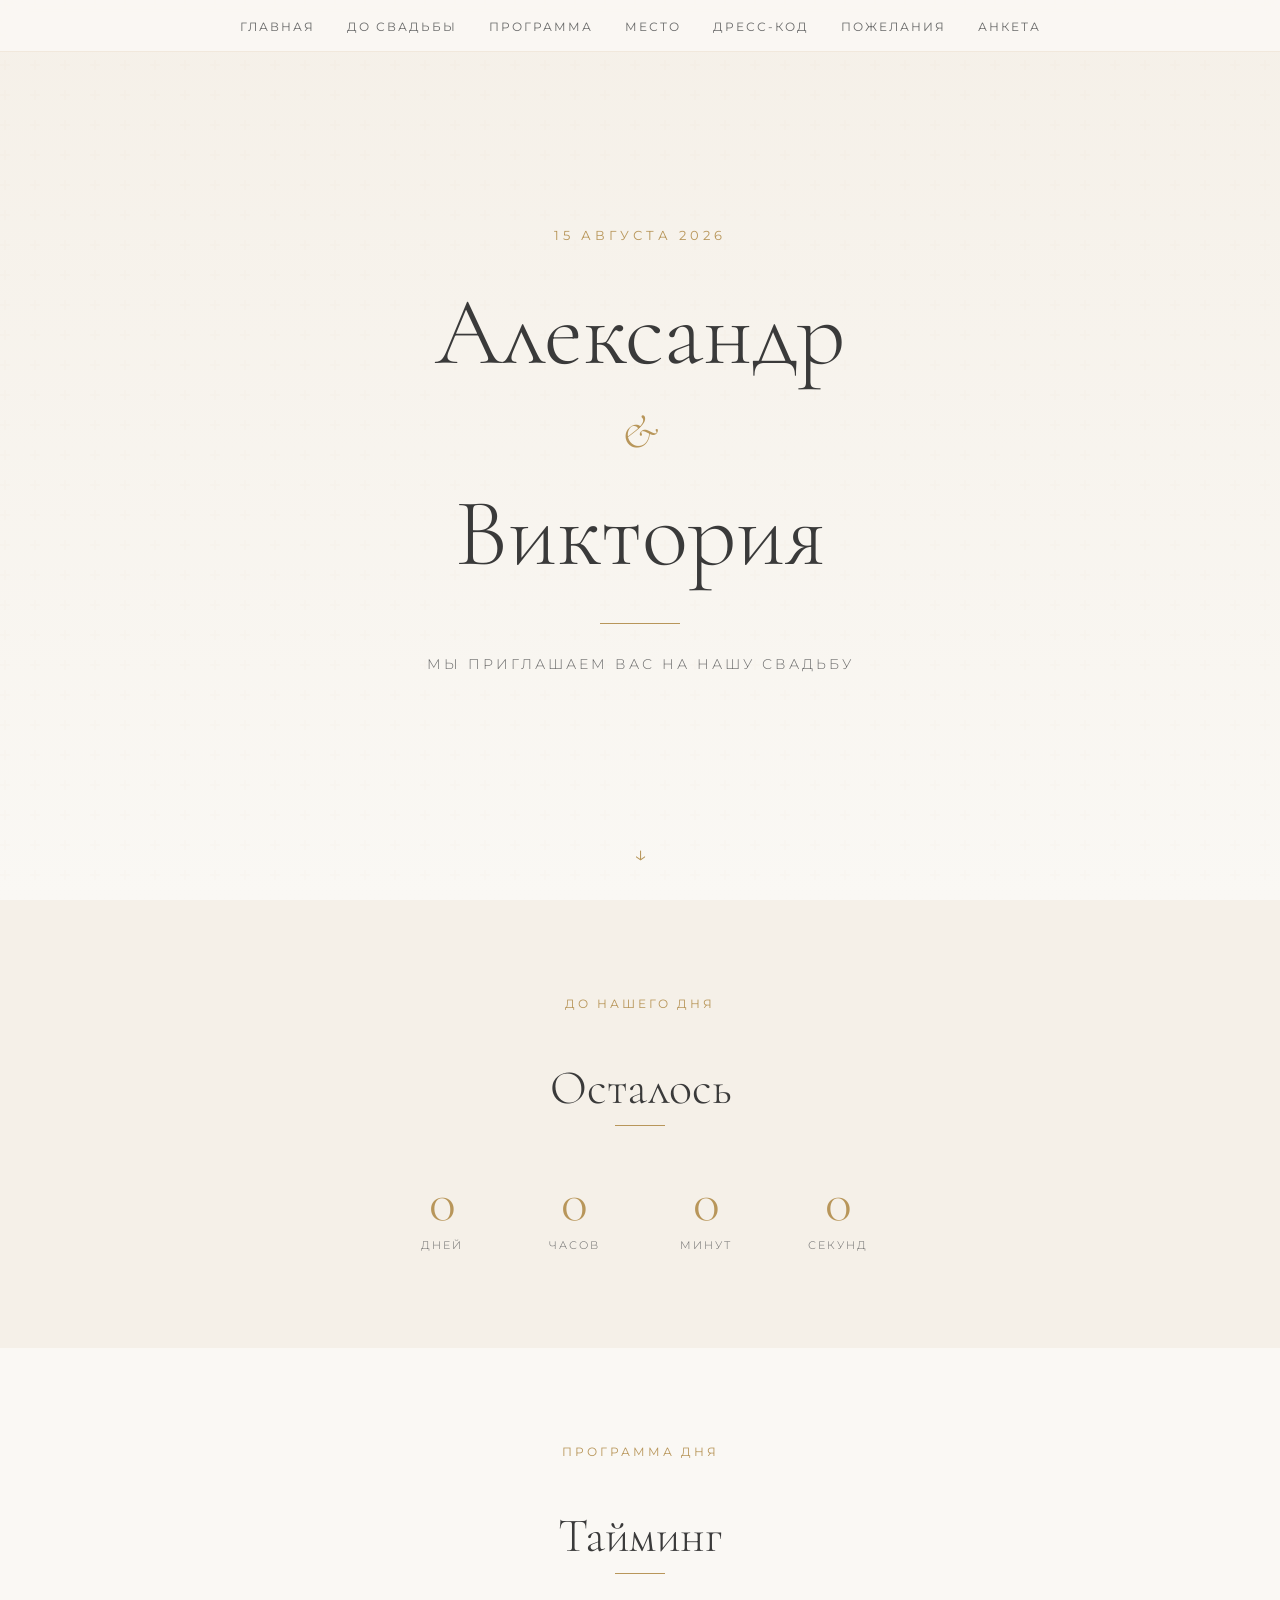
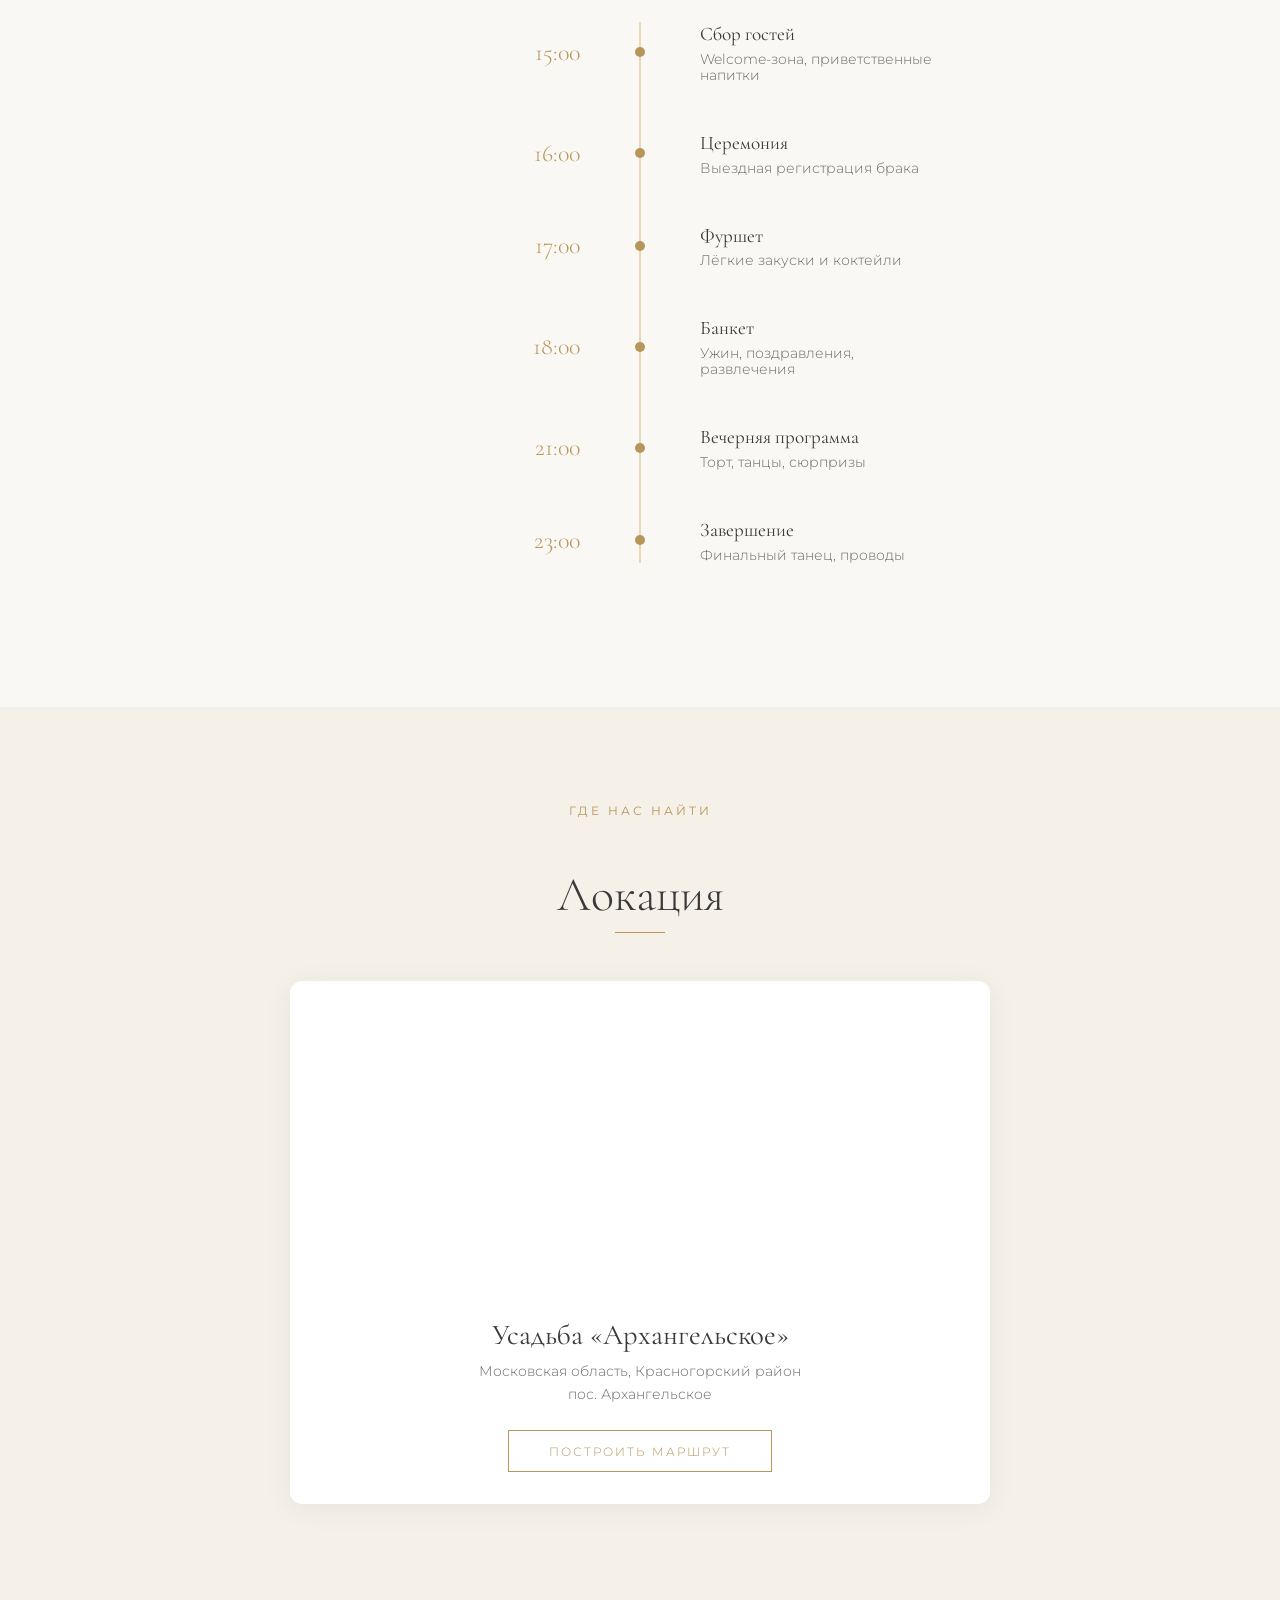
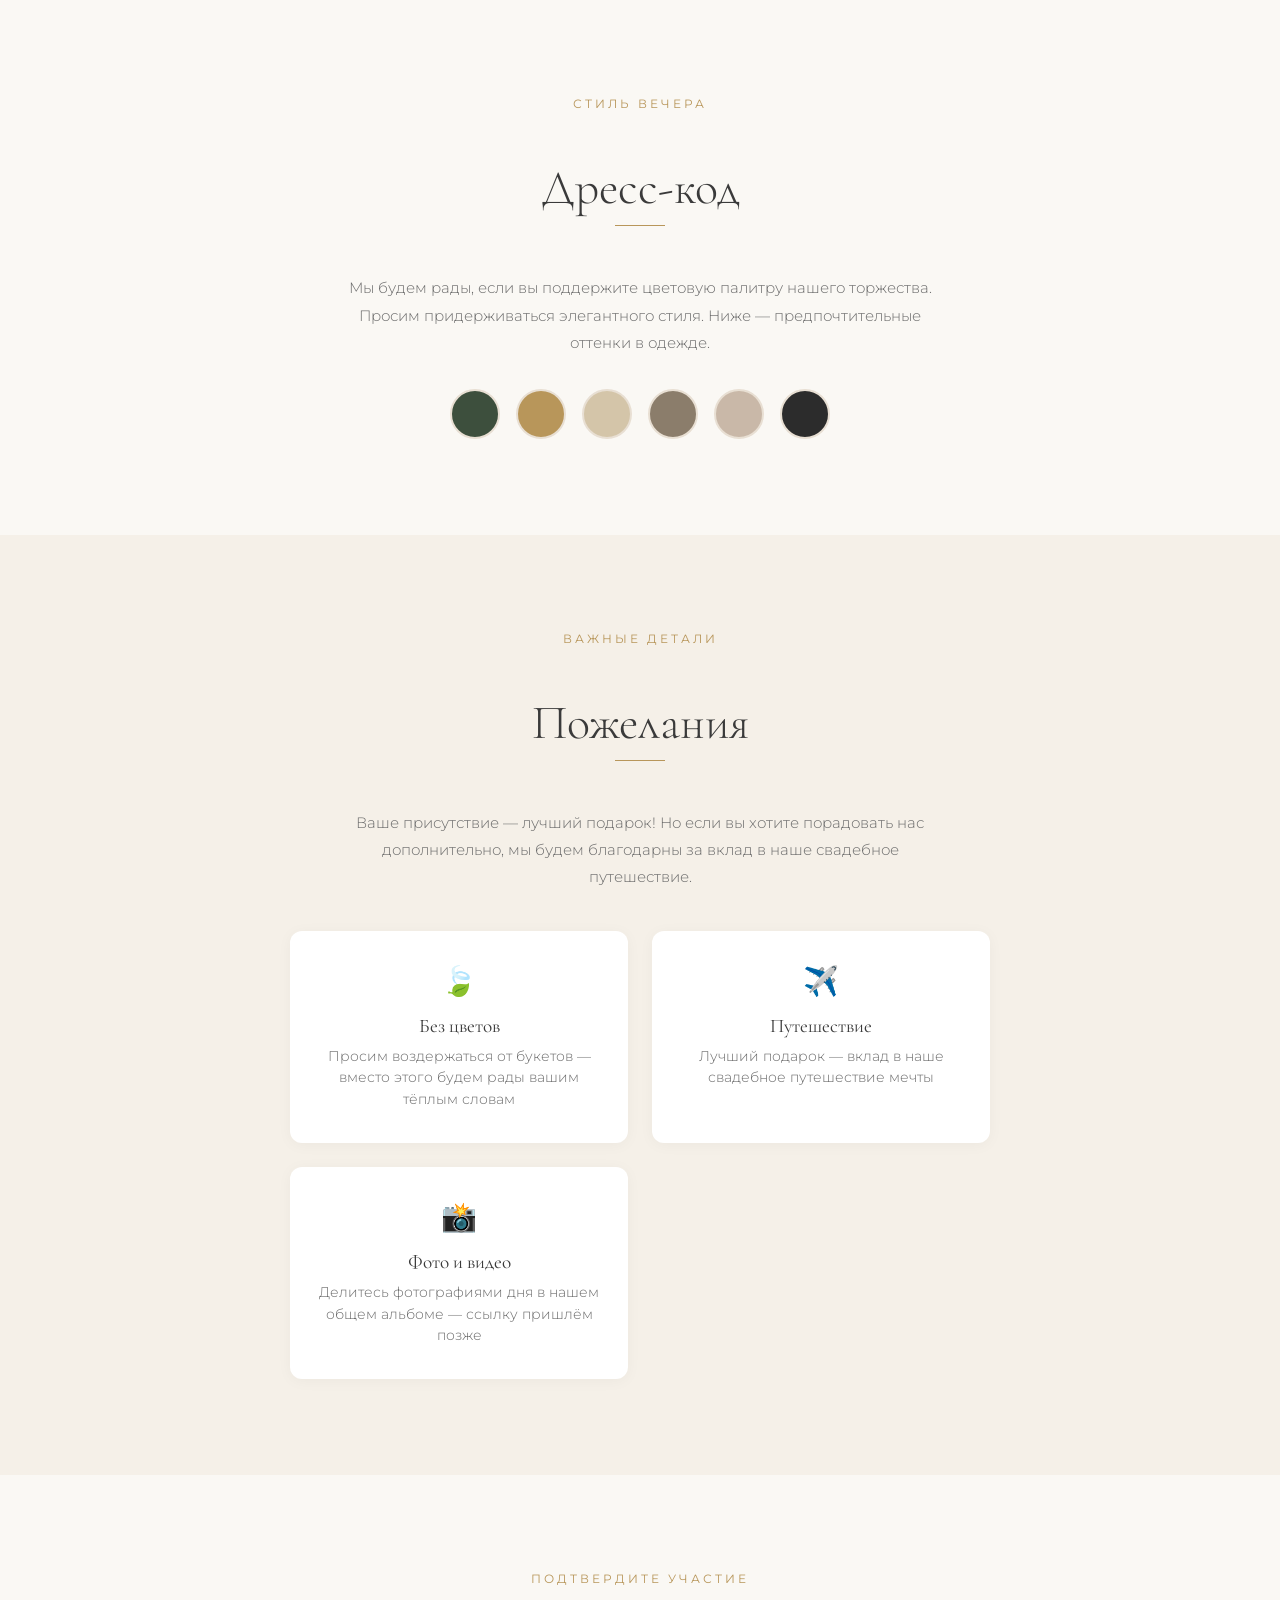
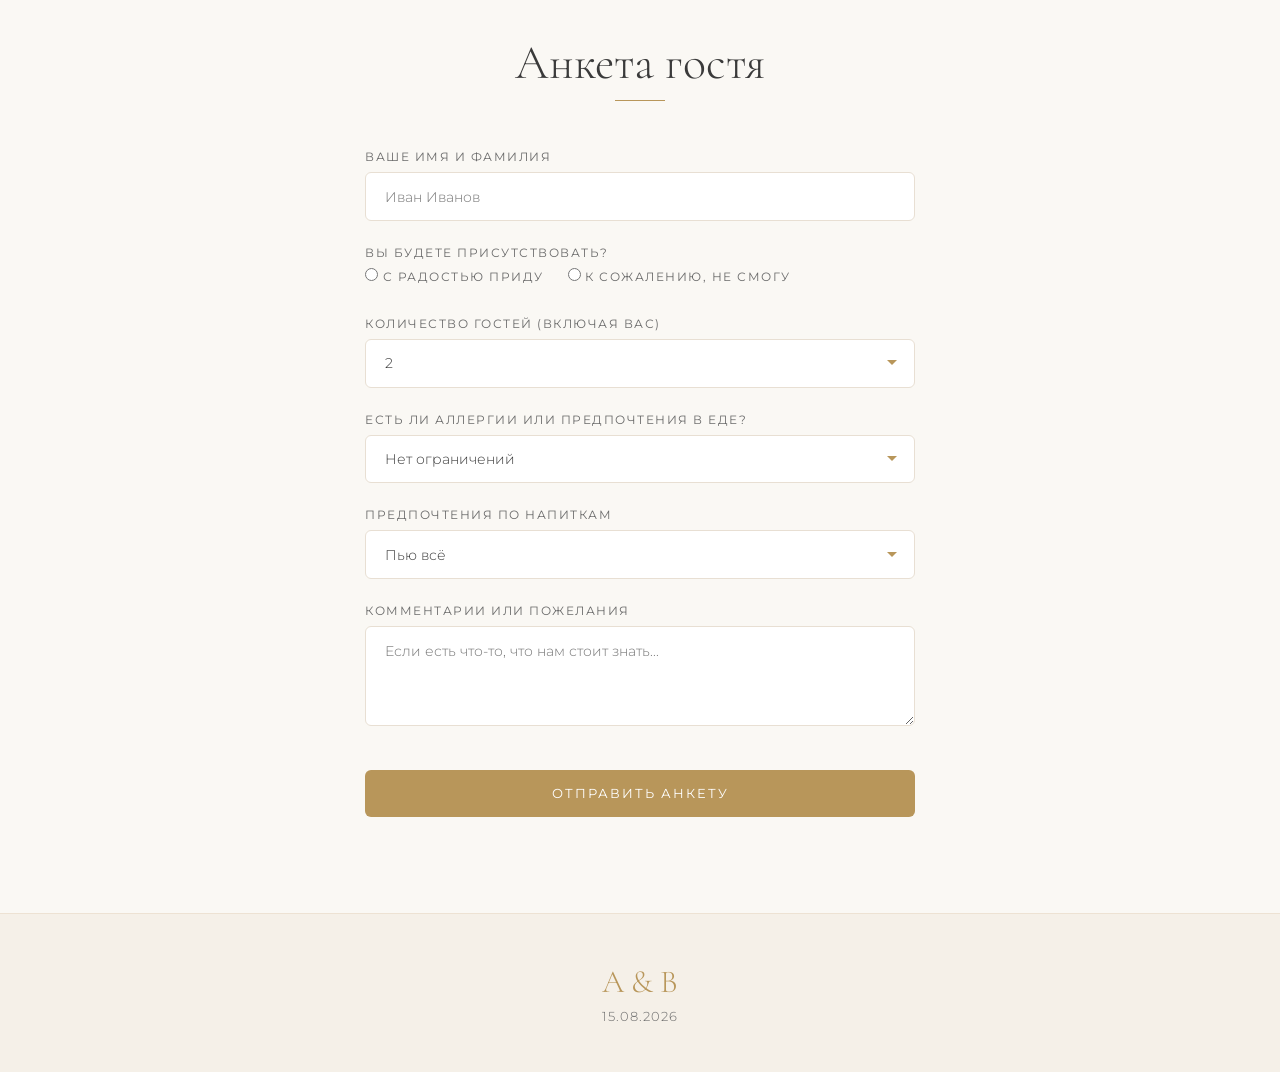
==== Новая папка/index.html @ 3c8b8fe7 "Add files via upload" ====
<!DOCTYPE html>
<html lang="ru">
<head>
    <meta charset="UTF-8">
    <meta name="viewport" content="width=device-width, initial-scale=1.0">
    <title>Свадьба — Александр & Виктория</title>
    <link rel="preconnect" href="https://fonts.googleapis.com">
    <link href="https://fonts.googleapis.com/css2?family=Cormorant+Garamond:ital,wght@0,300;0,400;0,500;0,600;1,300;1,400&family=Montserrat:wght@300;400;500&display=swap" rel="stylesheet">
    <link rel="stylesheet" href="style.css">
</head>
<body>

<!-- NAVIGATION -->
<nav id="navbar">
    <ul>
        <li><a href="#home">Главная</a></li>
        <li><a href="#countdown">До свадьбы</a></li>
        <li><a href="#timeline">Программа</a></li>
        <li><a href="#location">Место</a></li>
        <li><a href="#dresscode">Дресс-код</a></li>
        <li><a href="#wishes">Пожелания</a></li>
        <li><a href="#rsvp">Анкета</a></li>
    </ul>
</nav>

<!-- HERO -->
<section class="hero" id="home">
    <div class="hero-content">
        <p class="hero-date-top">15 августа 2026</p>
        <h1 class="hero-names">
            Александр
            <span class="amp">&</span>
            Виктория
        </h1>
        <div class="hero-line"></div>
        <p class="hero-subtitle">Мы приглашаем вас на нашу свадьбу</p>
    </div>
    <div class="scroll-hint" onclick="document.getElementById('countdown').scrollIntoView({behavior:'smooth'})">&#8595;</div>
</section>

<!-- COUNTDOWN -->
<section class="countdown-section" id="countdown">
    <div class="container reveal">
        <p class="section-subtitle">До нашего дня</p>
        <h2 class="section-title">Осталось</h2>
        <div class="section-line"></div>
        <div class="countdown" id="timer">
            <div class="countdown-item">
                <div class="countdown-number" id="days">0</div>
                <div class="countdown-label">Дней</div>
            </div>
            <div class="countdown-item">
                <div class="countdown-number" id="hours">0</div>
                <div class="countdown-label">Часов</div>
            </div>
            <div class="countdown-item">
                <div class="countdown-number" id="minutes">0</div>
                <div class="countdown-label">Минут</div>
            </div>
            <div class="countdown-item">
                <div class="countdown-number" id="seconds">0</div>
                <div class="countdown-label">Секунд</div>
            </div>
        </div>
    </div>
</section>

<!-- TIMELINE -->
<section id="timeline">
    <div class="container">
        <div class="reveal">
            <p class="section-subtitle">Программа дня</p>
            <h2 class="section-title">Тайминг</h2>
            <div class="section-line"></div>
        </div>
        <div class="timeline">
            <div class="timeline-item reveal">
                <div class="timeline-time">15:00</div>
                <div class="timeline-content">
                    <h3>Сбор гостей</h3>
                    <p>Welcome-зона, приветственные напитки</p>
                </div>
            </div>
            <div class="timeline-item reveal">
                <div class="timeline-time">16:00</div>
                <div class="timeline-content">
                    <h3>Церемония</h3>
                    <p>Выездная регистрация брака</p>
                </div>
            </div>
            <div class="timeline-item reveal">
                <div class="timeline-time">17:00</div>
                <div class="timeline-content">
                    <h3>Фуршет</h3>
                    <p>Лёгкие закуски и коктейли</p>
                </div>
            </div>
            <div class="timeline-item reveal">
                <div class="timeline-time">18:00</div>
                <div class="timeline-content">
                    <h3>Банкет</h3>
                    <p>Ужин, поздравления, развлечения</p>
                </div>
            </div>
            <div class="timeline-item reveal">
                <div class="timeline-time">21:00</div>
                <div class="timeline-content">
                    <h3>Вечерняя программа</h3>
                    <p>Торт, танцы, сюрпризы</p>
                </div>
            </div>
            <div class="timeline-item reveal">
                <div class="timeline-time">23:00</div>
                <div class="timeline-content">
                    <h3>Завершение</h3>
                    <p>Финальный танец, проводы</p>
                </div>
            </div>
        </div>
    </div>
</section>

<!-- LOCATION -->
<section class="location-section" id="location">
    <div class="container reveal">
        <p class="section-subtitle">Где нас найти</p>
        <h2 class="section-title">Локация</h2>
        <div class="section-line"></div>
        <div class="location-card">
            <iframe class="location-map"
                src="https://www.google.com/maps/embed?pb=!1m18!1m12!1m3!1d2245.2!2d37.6173!3d55.7558!2m3!1f0!2f0!3f0!3m2!1i1024!2i768!4f13.1!3m3!1m2!1s0x0%3A0x0!2zNTXCsDQ1JzIwLjkiTiAzN8KwMzcnMDIuMyJF!5e0!3m2!1sru!2sru!4v1234567890"
                allowfullscreen="" loading="lazy">
            </iframe>
            <div class="location-info">
                <h3 class="location-name">Усадьба «Архангельское»</h3>
                <p class="location-address">
                    Московская область, Красногорский район<br>
                    пос. Архангельское
                </p>
                <a href="https://yandex.ru/maps/-/CDx0v0" target="_blank" class="btn">Построить маршрут</a>
            </div>
        </div>
    </div>
</section>

<!-- DRESSCODE -->
<section class="dresscode-section" id="dresscode">
    <div class="container reveal">
        <p class="section-subtitle">Стиль вечера</p>
        <h2 class="section-title">Дресс-код</h2>
        <div class="section-line"></div>
        <p class="dresscode-text">
            Мы будем рады, если вы поддержите цветовую палитру нашего торжества.
            Просим придерживаться элегантного стиля. Ниже — предпочтительные оттенки в одежде.
        </p>
        <div class="color-palette">
            <div class="color-swatch" style="background: #3d4f3d;" title="Тёмно-зелёный"></div>
            <div class="color-swatch" style="background: #b8965a;" title="Золотой"></div>
            <div class="color-swatch" style="background: #d4c5a9;" title="Бежевый"></div>
            <div class="color-swatch" style="background: #8b7d6b;" title="Тёплый коричневый"></div>
            <div class="color-swatch" style="background: #c9b8a8;" title="Пудровый"></div>
            <div class="color-swatch" style="background: #2c2c2c;" title="Чёрный"></div>
        </div>
    </div>
</section>

<!-- WISHES -->
<section class="wishes-section" id="wishes">
    <div class="container reveal">
        <p class="section-subtitle">Важные детали</p>
        <h2 class="section-title">Пожелания</h2>
        <div class="section-line"></div>
        <p class="wishes-text">
            Ваше присутствие — лучший подарок! Но если вы хотите порадовать нас дополнительно, мы будем благодарны за вклад в наше свадебное путешествие.
        </p>
        <div class="wishes-cards">
            <div class="wish-card">
                <div class="icon">&#127811;</div>
                <h3>Без цветов</h3>
                <p>Просим воздержаться от букетов — вместо этого будем рады вашим тёплым словам</p>
            </div>
            <div class="wish-card">
                <div class="icon">&#9992;&#65039;</div>
                <h3>Путешествие</h3>
                <p>Лучший подарок — вклад в наше свадебное путешествие мечты</p>
            </div>
            <div class="wish-card">
                <div class="icon">&#128248;</div>
                <h3>Фото и видео</h3>
                <p>Делитесь фотографиями дня в нашем общем альбоме — ссылку пришлём позже</p>
            </div>
        </div>
    </div>
</section>

<!-- RSVP -->
<section class="rsvp-section" id="rsvp">
    <div class="container reveal">
        <p class="section-subtitle">Подтвердите участие</p>
        <h2 class="section-title">Анкета гостя</h2>
        <div class="section-line"></div>

        <form class="rsvp-form" id="rsvpForm" onsubmit="submitForm(event)">
            <div class="form-group">
                <label>Ваше имя и фамилия</label>
                <input type="text" name="name" required placeholder="Иван Иванов">
            </div>

            <div class="form-group">
                <label>Вы будете присутствовать?</label>
                <div class="radio-group">
                    <label class="radio-option">
                        <input type="radio" name="attendance" value="yes" required> С радостью приду
                    </label>
                    <label class="radio-option">
                        <input type="radio" name="attendance" value="no"> К сожалению, не смогу
                    </label>
                </div>
            </div>

            <div class="form-group" id="guestCountGroup">
                <label>Количество гостей (включая вас)</label>
                <select name="guests">
                    <option value="1">1</option>
                    <option value="2" selected>2</option>
                    <option value="3">3</option>
                    <option value="4">4</option>
                </select>
            </div>

            <div class="form-group">
                <label>Есть ли аллергии или предпочтения в еде?</label>
                <select name="food">
                    <option value="none">Нет ограничений</option>
                    <option value="vegetarian">Вегетарианское меню</option>
                    <option value="vegan">Веганское меню</option>
                    <option value="nofish">Без рыбы и морепродуктов</option>
                    <option value="other">Другое (укажу ниже)</option>
                </select>
            </div>

            <div class="form-group">
                <label>Предпочтения по напиткам</label>
                <select name="drinks">
                    <option value="any">Пью всё</option>
                    <option value="wine">Только вино</option>
                    <option value="nonalc">Безалкогольные</option>
                </select>
            </div>

            <div class="form-group">
                <label>Комментарии или пожелания</label>
                <textarea name="comments" placeholder="Если есть что-то, что нам стоит знать..."></textarea>
            </div>

            <button type="submit" class="btn-submit">Отправить анкету</button>
        </form>

        <div class="form-success" id="formSuccess">
            <h3>Спасибо!</h3>
            <p class="wishes-text">Мы получили вашу анкету и с нетерпением ждём встречи с вами!</p>
        </div>
    </div>
</section>

<!-- FOOTER -->
<footer>
    <div class="names">А & В</div>
    <p>15.08.2026</p>
</footer>

<script src="script.js"></script>
</body>
</html>
---- Новая папка/style.css ----
:root {
    --gold: #b8965a;
    --gold-light: #d4b87c;
    --beige: #f5f0e8;
    --beige-dark: #e8dfd3;
    --cream: #faf8f4;
    --text: #3a3a3a;
    --text-light: #6b6b6b;
    --white: #ffffff;
}

* {
    margin: 0;
    padding: 0;
    box-sizing: border-box;
}

html {
    scroll-behavior: smooth;
}

body {
    font-family: 'Montserrat', sans-serif;
    font-weight: 300;
    color: var(--text);
    background: var(--cream);
    overflow-x: hidden;
}

/* ===== ANIMATIONS ===== */
@keyframes fadeInUp {
    from { opacity: 0; transform: translateY(40px); }
    to { opacity: 1; transform: translateY(0); }
}
@keyframes fadeIn {
    from { opacity: 0; }
    to { opacity: 1; }
}
@keyframes drawLine {
    from { width: 0; }
    to { width: 80px; }
}
@keyframes float {
    0%, 100% { transform: translateY(0); }
    50% { transform: translateY(-10px); }
}

.reveal {
    opacity: 0;
    transform: translateY(40px);
    transition: opacity 0.8s ease, transform 0.8s ease;
}
.reveal.visible {
    opacity: 1;
    transform: translateY(0);
}

/* ===== NAVIGATION ===== */
nav {
    position: fixed;
    top: 0;
    width: 100%;
    z-index: 100;
    background: rgba(250, 248, 244, 0.92);
    backdrop-filter: blur(12px);
    border-bottom: 1px solid rgba(184, 150, 90, 0.15);
    transition: transform 0.3s ease;
}
nav.hidden {
    transform: translateY(-100%);
}
nav ul {
    display: flex;
    justify-content: center;
    gap: 2rem;
    list-style: none;
    padding: 1rem 0;
}
nav a {
    text-decoration: none;
    color: var(--text-light);
    font-size: 0.75rem;
    letter-spacing: 2px;
    text-transform: uppercase;
    transition: color 0.3s;
    font-weight: 400;
}
nav a:hover {
    color: var(--gold);
}

/* ===== HERO ===== */
.hero {
    min-height: 100vh;
    display: flex;
    flex-direction: column;
    align-items: center;
    justify-content: center;
    text-align: center;
    background: linear-gradient(180deg, var(--beige) 0%, var(--cream) 100%);
    position: relative;
    padding: 2rem;
}
.hero::before {
    content: '';
    position: absolute;
    top: 0;
    left: 0;
    right: 0;
    bottom: 0;
    background: url("data:image/svg+xml,%3Csvg width='60' height='60' viewBox='0 0 60 60' xmlns='http://www.w3.org/2000/svg'%3E%3Cg fill='none' fill-rule='evenodd'%3E%3Cg fill='%23b8965a' fill-opacity='0.04'%3E%3Cpath d='M36 34v-4h-2v4h-4v2h4v4h2v-4h4v-2h-4zm0-30V0h-2v4h-4v2h4v4h2V6h4V4h-4zM6 34v-4H4v4H0v2h4v4h2v-4h4v-2H6zM6 4V0H4v4H0v2h4v4h2V6h4V4H6z'/%3E%3C/g%3E%3C/g%3E%3C/svg%3E");
    opacity: 0.5;
}
.hero-content {
    position: relative;
    z-index: 1;
    animation: fadeIn 1.5s ease;
}
.hero-date-top {
    font-size: 0.8rem;
    letter-spacing: 4px;
    text-transform: uppercase;
    color: var(--gold);
    margin-bottom: 2rem;
    font-weight: 400;
}
.hero-names {
    font-family: 'Cormorant Garamond', serif;
    font-weight: 300;
    font-size: clamp(3rem, 8vw, 6rem);
    color: var(--text);
    line-height: 1.2;
    margin-bottom: 0.5rem;
}
.hero-names .amp {
    display: block;
    font-style: italic;
    font-size: 0.5em;
    color: var(--gold);
    margin: 0.3em 0;
}
.hero-line {
    width: 80px;
    height: 1px;
    background: var(--gold);
    margin: 2rem auto;
    animation: drawLine 1.5s ease 0.5s both;
}
.hero-subtitle {
    font-size: 0.85rem;
    letter-spacing: 3px;
    text-transform: uppercase;
    color: var(--text-light);
    font-weight: 300;
}
.scroll-hint {
    position: absolute;
    bottom: 2rem;
    animation: float 2s ease-in-out infinite;
    color: var(--gold);
    font-size: 1.5rem;
    cursor: pointer;
}

/* ===== SECTIONS ===== */
section {
    padding: 6rem 2rem;
}
.section-title {
    font-family: 'Cormorant Garamond', serif;
    font-weight: 300;
    font-size: clamp(2rem, 4vw, 3rem);
    text-align: center;
    margin-bottom: 0.5rem;
    color: var(--text);
}
.section-subtitle {
    text-align: center;
    font-size: 0.75rem;
    letter-spacing: 3px;
    text-transform: uppercase;
    color: var(--gold);
    margin-bottom: 3rem;
    font-weight: 400;
}
.section-line {
    width: 50px;
    height: 1px;
    background: var(--gold);
    margin: 0 auto 3rem;
}
.container {
    max-width: 900px;
    margin: 0 auto;
}

/* ===== COUNTDOWN ===== */
.countdown-section {
    background: var(--beige);
    text-align: center;
}
.countdown {
    display: flex;
    justify-content: center;
    gap: 2rem;
    flex-wrap: wrap;
    margin-top: 2rem;
}
.countdown-item {
    min-width: 100px;
}
.countdown-number {
    font-family: 'Cormorant Garamond', serif;
    font-size: 3.5rem;
    font-weight: 300;
    color: var(--gold);
    line-height: 1;
}
.countdown-label {
    font-size: 0.7rem;
    letter-spacing: 2px;
    text-transform: uppercase;
    color: var(--text-light);
    margin-top: 0.5rem;
}

/* ===== TIMELINE ===== */
.timeline {
    position: relative;
    max-width: 600px;
    margin: 0 auto;
}
.timeline::before {
    content: '';
    position: absolute;
    left: 50%;
    transform: translateX(-50%);
    width: 1px;
    height: 100%;
    background: var(--gold-light);
}
.timeline-item {
    display: flex;
    align-items: center;
    margin-bottom: 3rem;
    position: relative;
}
.timeline-item::before {
    content: '';
    position: absolute;
    left: 50%;
    transform: translateX(-50%);
    width: 10px;
    height: 10px;
    border-radius: 50%;
    background: var(--gold);
    z-index: 1;
}
.timeline-time {
    width: calc(50% - 40px);
    text-align: right;
    padding-right: 20px;
    font-family: 'Cormorant Garamond', serif;
    font-size: 1.5rem;
    color: var(--gold);
}
.timeline-content {
    width: calc(50% - 40px);
    margin-left: auto;
    padding-left: 20px;
}
.timeline-content h3 {
    font-family: 'Cormorant Garamond', serif;
    font-size: 1.2rem;
    font-weight: 400;
    margin-bottom: 0.3rem;
}
.timeline-content p {
    font-size: 0.85rem;
    color: var(--text-light);
}

/* ===== LOCATION ===== */
.location-section {
    background: var(--beige);
}
.location-card {
    background: var(--white);
    border-radius: 12px;
    overflow: hidden;
    box-shadow: 0 4px 30px rgba(0,0,0,0.06);
    max-width: 700px;
    margin: 0 auto;
}
.location-map {
    width: 100%;
    height: 300px;
    border: none;
}
.location-info {
    padding: 2rem;
    text-align: center;
}
.location-name {
    font-family: 'Cormorant Garamond', serif;
    font-size: 1.8rem;
    font-weight: 400;
    margin-bottom: 0.5rem;
}
.location-address {
    font-size: 0.9rem;
    color: var(--text-light);
    margin-bottom: 1.5rem;
    line-height: 1.6;
}
.btn {
    display: inline-block;
    padding: 0.8rem 2.5rem;
    border: 1px solid var(--gold);
    color: var(--gold);
    text-decoration: none;
    font-size: 0.75rem;
    letter-spacing: 2px;
    text-transform: uppercase;
    transition: all 0.3s ease;
    background: transparent;
    cursor: pointer;
    font-family: 'Montserrat', sans-serif;
}
.btn:hover {
    background: var(--gold);
    color: var(--white);
}

/* ===== DRESSCODE ===== */
.dresscode-section {
    text-align: center;
}
.dresscode-text {
    max-width: 600px;
    margin: 0 auto 2rem;
    font-size: 0.95rem;
    line-height: 1.8;
    color: var(--text-light);
}
.color-palette {
    display: flex;
    justify-content: center;
    gap: 1rem;
    margin-top: 2rem;
    flex-wrap: wrap;
}
.color-swatch {
    width: 50px;
    height: 50px;
    border-radius: 50%;
    border: 2px solid var(--beige-dark);
    transition: transform 0.3s ease;
}
.color-swatch:hover {
    transform: scale(1.15);
}

/* ===== WISHES ===== */
.wishes-section {
    background: var(--beige);
    text-align: center;
}
.wishes-text {
    max-width: 600px;
    margin: 0 auto;
    font-size: 0.95rem;
    line-height: 1.8;
    color: var(--text-light);
}
.wishes-icon {
    font-size: 2.5rem;
    margin-bottom: 1.5rem;
    color: var(--gold);
}
.wishes-cards {
    display: grid;
    grid-template-columns: repeat(auto-fit, minmax(250px, 1fr));
    gap: 1.5rem;
    max-width: 700px;
    margin: 2.5rem auto 0;
}
.wish-card {
    background: var(--white);
    padding: 2rem 1.5rem;
    border-radius: 12px;
    text-align: center;
    box-shadow: 0 2px 15px rgba(0,0,0,0.04);
}
.wish-card .icon {
    font-size: 1.8rem;
    margin-bottom: 1rem;
}
.wish-card h3 {
    font-family: 'Cormorant Garamond', serif;
    font-size: 1.2rem;
    font-weight: 400;
    margin-bottom: 0.5rem;
}
.wish-card p {
    font-size: 0.85rem;
    color: var(--text-light);
    line-height: 1.6;
}

/* ===== RSVP FORM ===== */
.rsvp-section {
    text-align: center;
}
.rsvp-form {
    max-width: 550px;
    margin: 0 auto;
}
.form-group {
    margin-bottom: 1.5rem;
    text-align: left;
}
.form-group label {
    display: block;
    font-size: 0.75rem;
    letter-spacing: 1.5px;
    text-transform: uppercase;
    color: var(--text-light);
    margin-bottom: 0.5rem;
    font-weight: 400;
}
.form-group input,
.form-group select,
.form-group textarea {
    width: 100%;
    padding: 0.9rem 1.2rem;
    border: 1px solid var(--beige-dark);
    background: var(--white);
    font-family: 'Montserrat', sans-serif;
    font-size: 0.9rem;
    font-weight: 300;
    color: var(--text);
    transition: border-color 0.3s;
    border-radius: 6px;
    outline: none;
}
.form-group input:focus,
.form-group select:focus,
.form-group textarea:focus {
    border-color: var(--gold);
}
.form-group textarea {
    resize: vertical;
    min-height: 100px;
}
.form-group select {
    appearance: none;
    background-image: url("data:image/svg+xml,%3Csvg xmlns='http://www.w3.org/2000/svg' width='12' height='12' viewBox='0 0 12 12'%3E%3Cpath fill='%23b8965a' d='M6 8L1 3h10z'/%3E%3C/svg%3E");
    background-repeat: no-repeat;
    background-position: right 1rem center;
    cursor: pointer;
}
.radio-group {
    display: flex;
    gap: 1.5rem;
    margin-top: 0.5rem;
}
.radio-option {
    display: flex;
    align-items: center;
    gap: 0.5rem;
    cursor: pointer;
    font-size: 0.9rem;
    color: var(--text);
}
.radio-option input[type="radio"] {
    width: auto;
    accent-color: var(--gold);
}
.btn-submit {
    width: 100%;
    padding: 1rem;
    margin-top: 1rem;
    background: var(--gold);
    color: var(--white);
    border: none;
    font-family: 'Montserrat', sans-serif;
    font-size: 0.8rem;
    letter-spacing: 2px;
    text-transform: uppercase;
    cursor: pointer;
    transition: all 0.3s;
    border-radius: 6px;
    font-weight: 400;
}
.btn-submit:hover {
    background: var(--gold-light);
    transform: translateY(-2px);
    box-shadow: 0 4px 15px rgba(184, 150, 90, 0.3);
}
.form-success {
    display: none;
    padding: 2rem;
    text-align: center;
}
.form-success h3 {
    font-family: 'Cormorant Garamond', serif;
    font-size: 2rem;
    font-weight: 300;
    margin-bottom: 1rem;
    color: var(--gold);
}

/* ===== FOOTER ===== */
footer {
    text-align: center;
    padding: 3rem 2rem;
    background: var(--beige);
    border-top: 1px solid rgba(184, 150, 90, 0.15);
}
footer .names {
    font-family: 'Cormorant Garamond', serif;
    font-size: 2rem;
    font-weight: 300;
    color: var(--gold);
    margin-bottom: 0.5rem;
}
footer p {
    font-size: 0.8rem;
    color: var(--text-light);
    letter-spacing: 1px;
}

/* ===== RESPONSIVE ===== */
@media (max-width: 768px) {
    nav ul {
        gap: 1rem;
        padding: 0.8rem 0.5rem;
        flex-wrap: wrap;
        justify-content: center;
    }
    nav a {
        font-size: 0.65rem;
        letter-spacing: 1px;
    }
    section {
        padding: 4rem 1.5rem;
    }
    .countdown {
        gap: 1.5rem;
    }
    .countdown-number {
        font-size: 2.5rem;
    }
    .timeline::before {
        left: 20px;
    }
    .timeline-item::before {
        left: 20px;
    }
    .timeline-time {
        width: auto;
        text-align: left;
        padding-right: 0;
        padding-left: 50px;
        font-size: 1.2rem;
    }
    .timeline-content {
        width: 100%;
        margin-left: 0;
        padding-left: 50px;
    }
    .timeline-item {
        flex-direction: column;
        align-items: flex-start;
    }
    .color-swatch {
        width: 40px;
        height: 40px;
    }
}
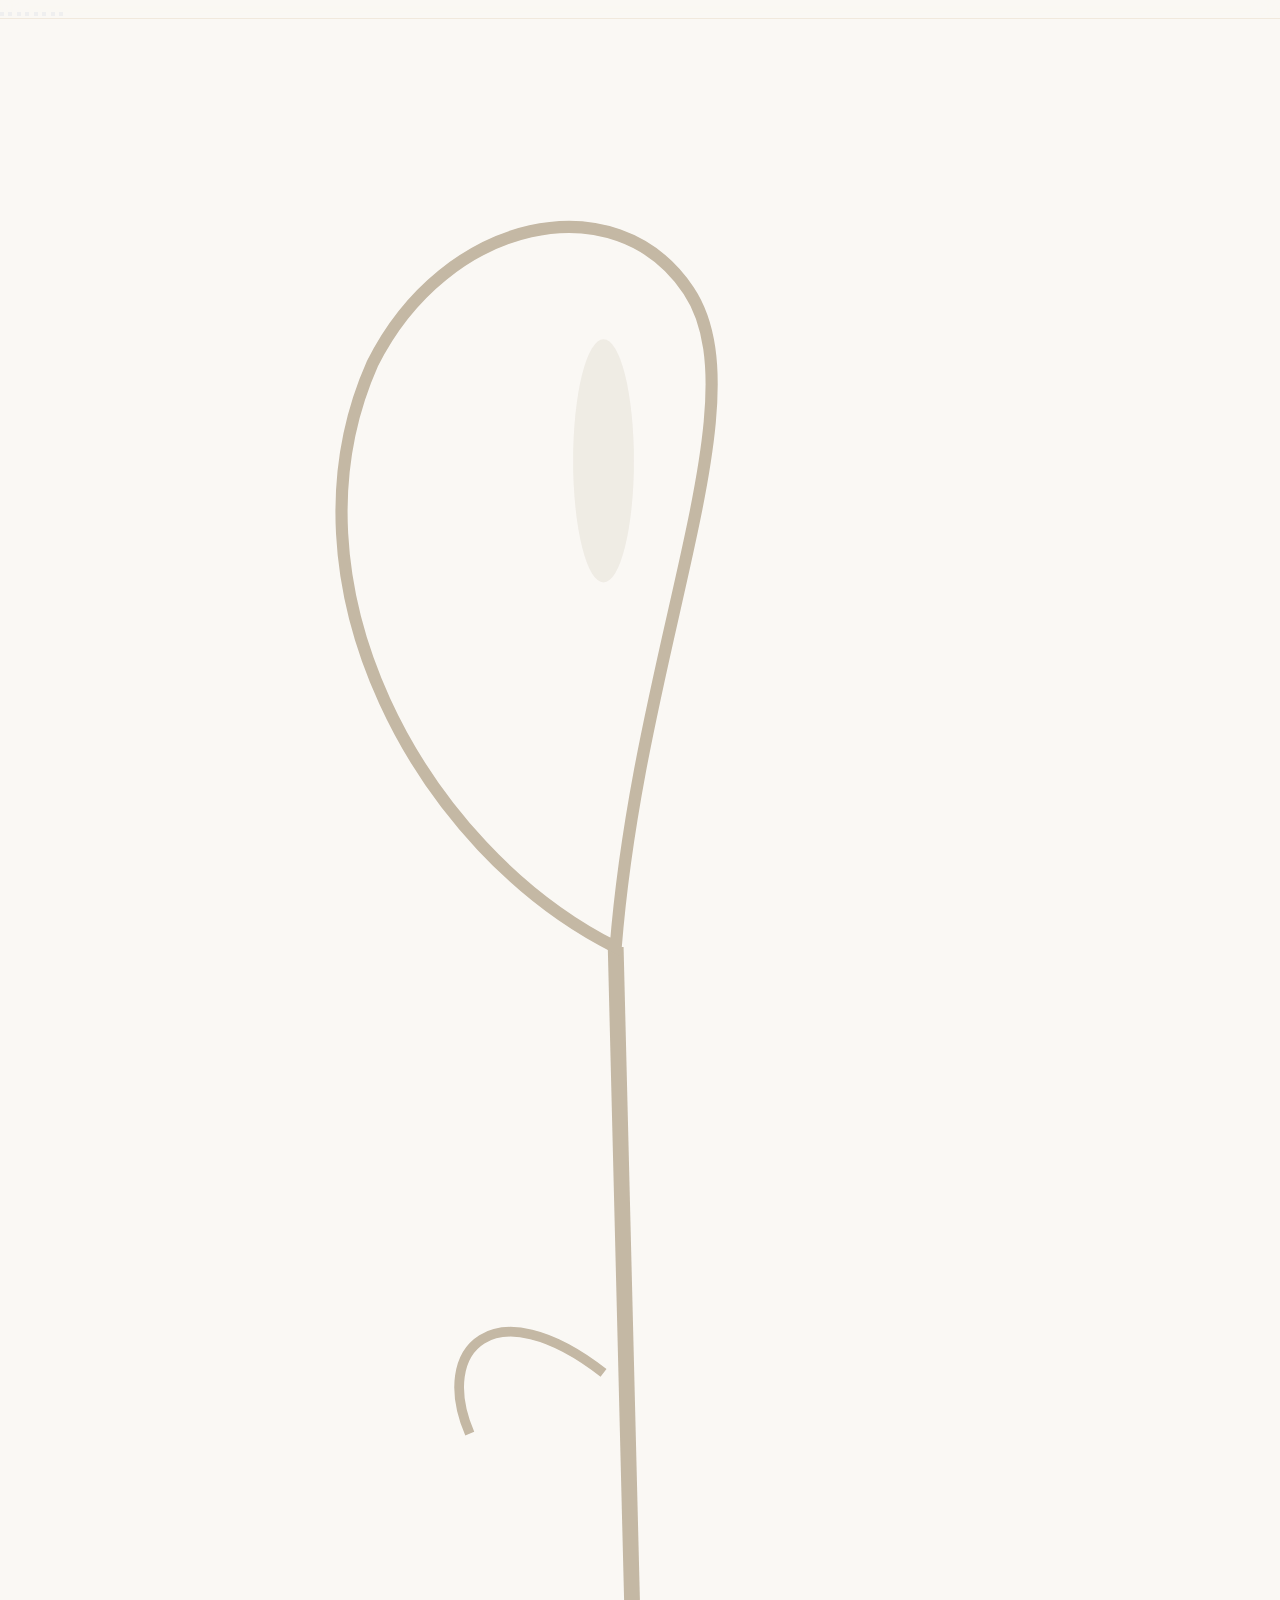
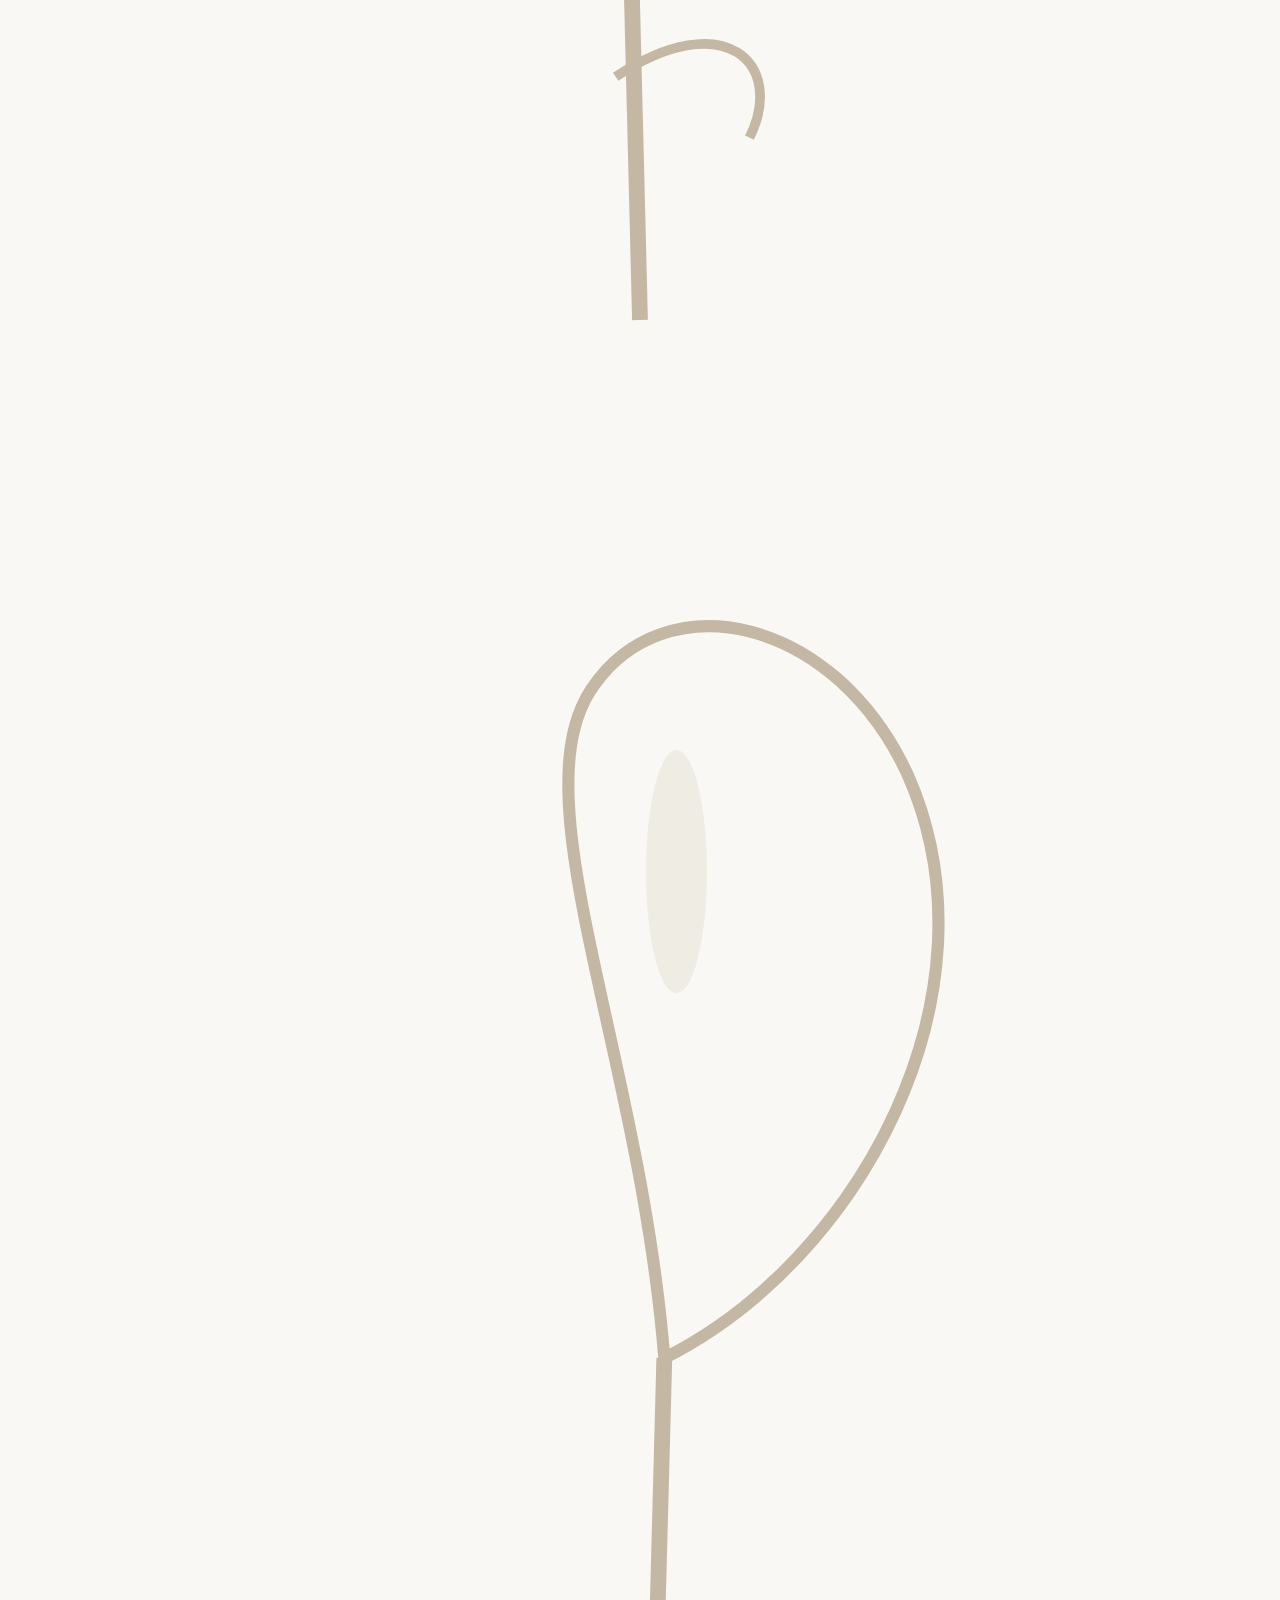
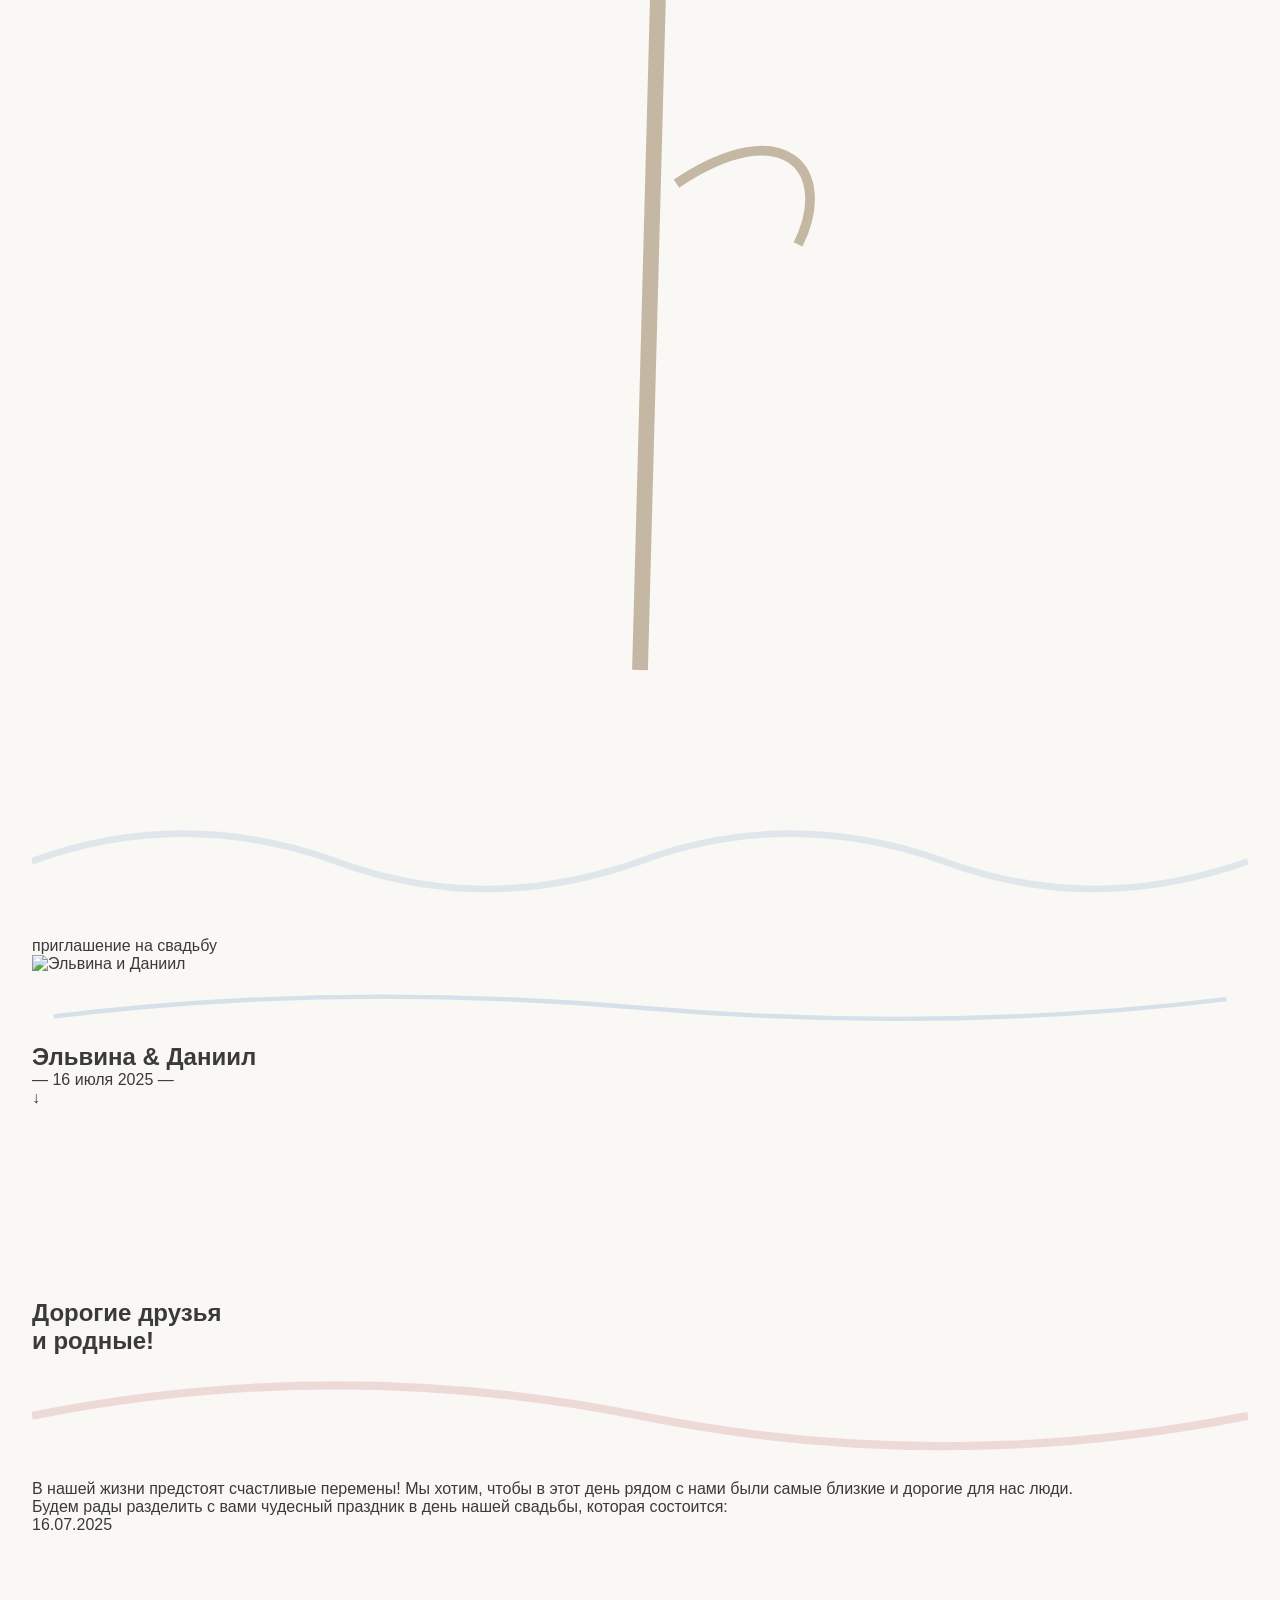
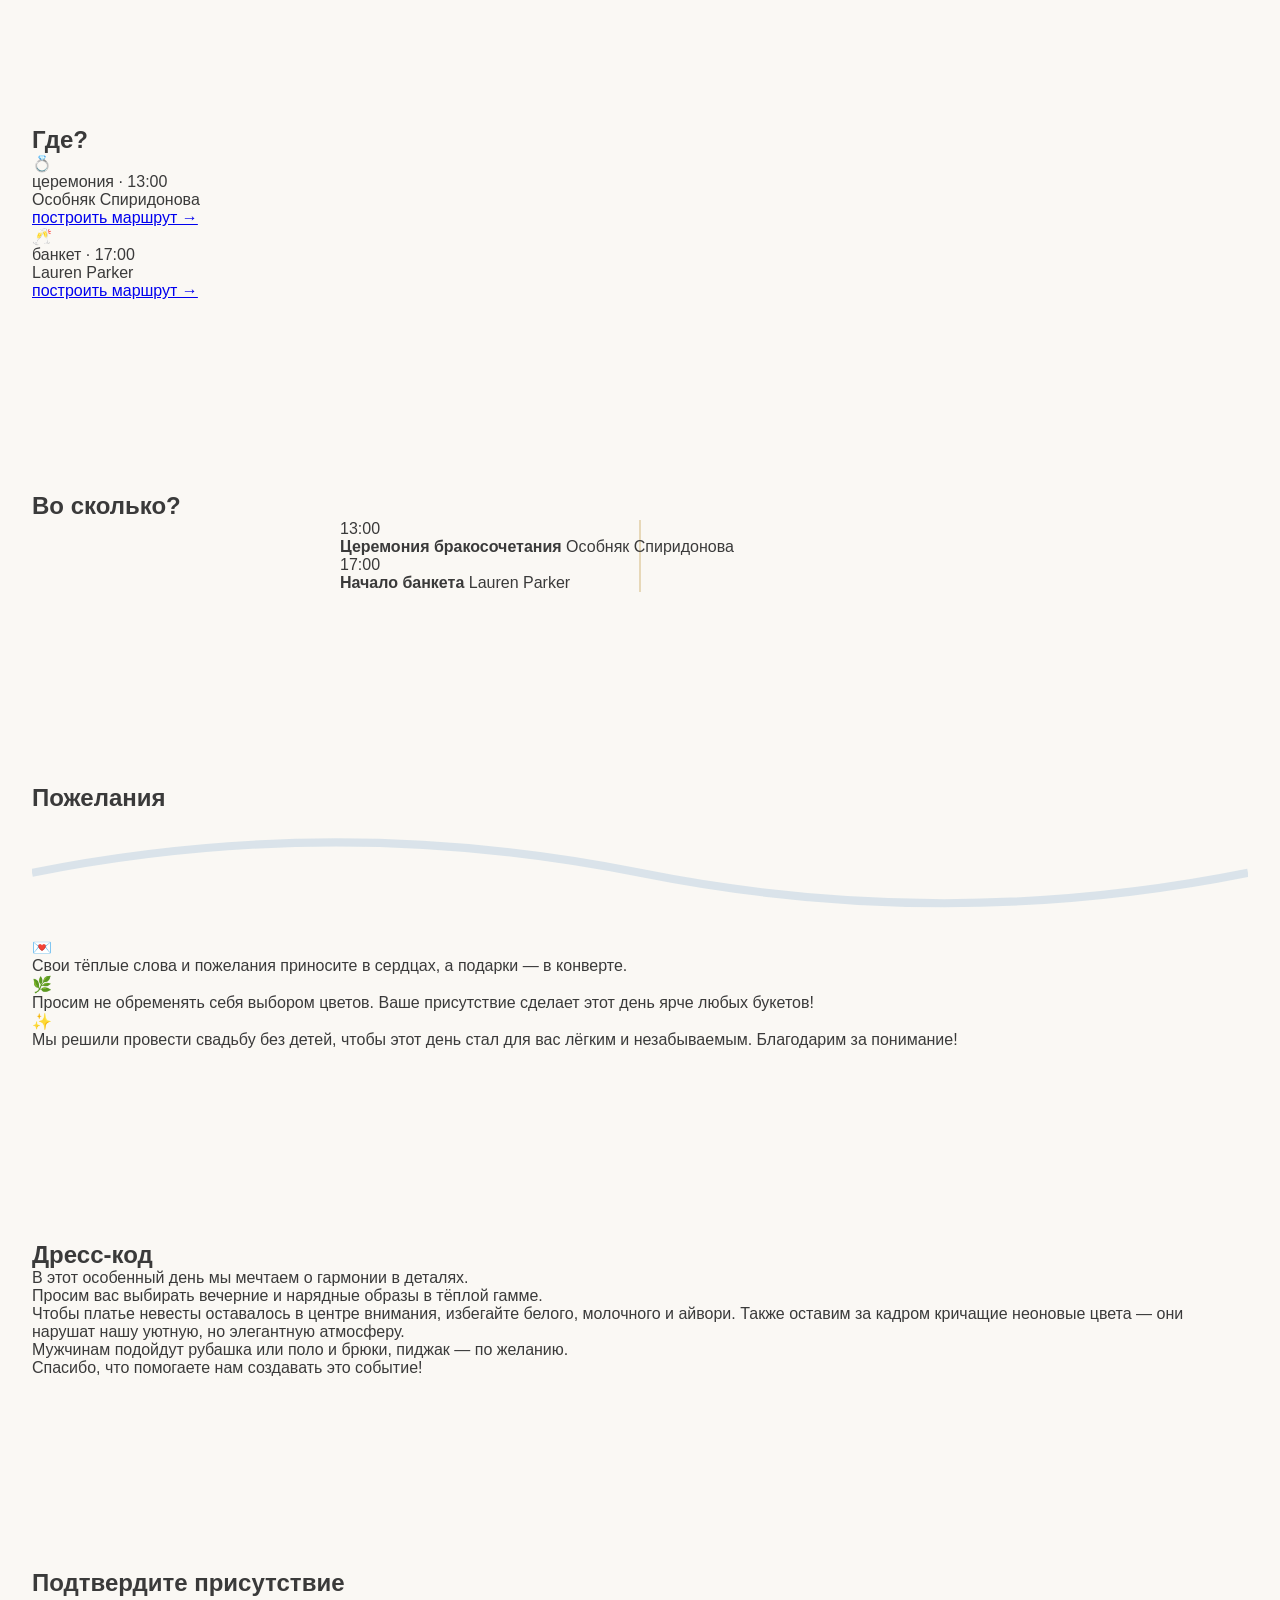
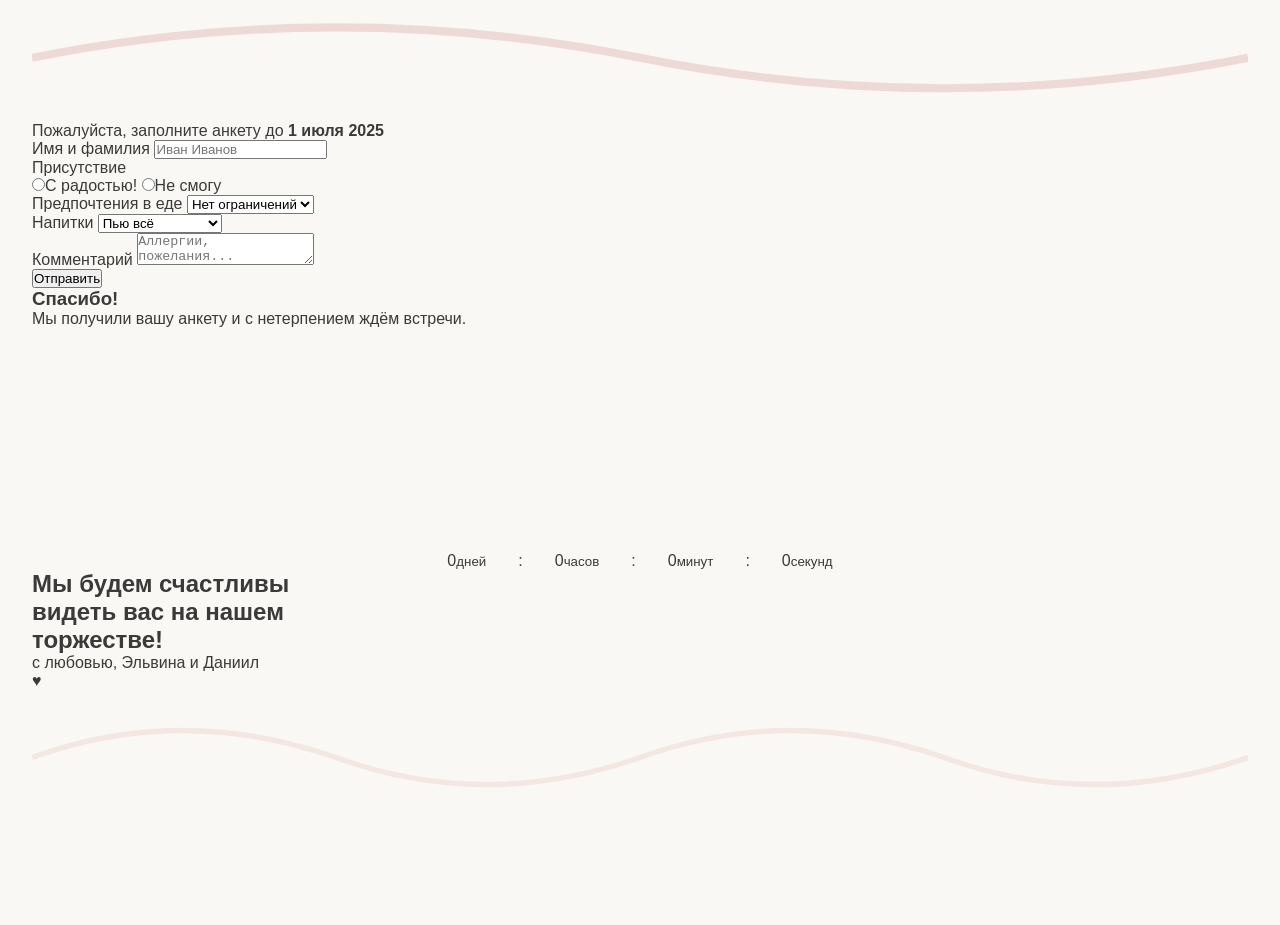
==== commit 6778d6ef: "Update index.html" ====
--- a/Новая папка/index.html
+++ b/Новая папка/index.html
@@ -3,271 +3,214 @@
 <head>
     <meta charset="UTF-8">
     <meta name="viewport" content="width=device-width, initial-scale=1.0">
-    <title>Свадьба — Александр & Виктория</title>
-    <link rel="preconnect" href="https://fonts.googleapis.com">
-    <link href="https://fonts.googleapis.com/css2?family=Cormorant+Garamond:ital,wght@0,300;0,400;0,500;0,600;1,300;1,400&family=Montserrat:wght@300;400;500&display=swap" rel="stylesheet">
+    <title>Эльвина & Даниил — 16 июля 2025</title>
     <link rel="stylesheet" href="style.css">
+    <style>/* Times New Roman подключён как системный шрифт */</style>
 </head>
 <body>
 
-<!-- NAVIGATION -->
-<nav id="navbar">
-    <ul>
-        <li><a href="#home">Главная</a></li>
-        <li><a href="#countdown">До свадьбы</a></li>
-        <li><a href="#timeline">Программа</a></li>
-        <li><a href="#location">Место</a></li>
-        <li><a href="#dresscode">Дресс-код</a></li>
-        <li><a href="#wishes">Пожелания</a></li>
-        <li><a href="#rsvp">Анкета</a></li>
-    </ul>
+<!-- Background mosaic -->
+<div class="bg-mosaic" id="bgMosaic"></div>
+
+<!-- Subtle floating elements -->
+<div class="floating-els" id="floatingEls"></div>
+
+<!-- Nav dots -->
+<nav class="nav-dots" id="navDots" aria-label="Навигация по секциям">
+    <button class="nav-dot active" data-target="home" aria-label="Главная"></button>
+    <button class="nav-dot" data-target="greeting" aria-label="Приветствие"></button>
+    <button class="nav-dot" data-target="photos" aria-label="Фото"></button>
+    <button class="nav-dot" data-target="schedule" aria-label="Расписание"></button>
+    <button class="nav-dot" data-target="wishes" aria-label="Пожелания"></button>
+    <button class="nav-dot" data-target="dresscode" aria-label="Дресс-код"></button>
+    <button class="nav-dot" data-target="rsvp" aria-label="Анкета"></button>
+    <button class="nav-dot" data-target="footer" aria-label="До встречи"></button>
 </nav>
 
-<!-- HERO -->
-<section class="hero" id="home">
-    <div class="hero-content">
-        <p class="hero-date-top">15 августа 2026</p>
-        <h1 class="hero-names">
-            Александр
-            <span class="amp">&</span>
-            Виктория
-        </h1>
-        <div class="hero-line"></div>
-        <p class="hero-subtitle">Мы приглашаем вас на нашу свадьбу</p>
-    </div>
-    <div class="scroll-hint" onclick="document.getElementById('countdown').scrollIntoView({behavior:'smooth'})">&#8595;</div>
-</section>
-
-<!-- COUNTDOWN -->
-<section class="countdown-section" id="countdown">
-    <div class="container reveal">
-        <p class="section-subtitle">До нашего дня</p>
-        <h2 class="section-title">Осталось</h2>
-        <div class="section-line"></div>
-        <div class="countdown" id="timer">
-            <div class="countdown-item">
-                <div class="countdown-number" id="days">0</div>
-                <div class="countdown-label">Дней</div>
-            </div>
-            <div class="countdown-item">
-                <div class="countdown-number" id="hours">0</div>
-                <div class="countdown-label">Часов</div>
-            </div>
-            <div class="countdown-item">
-                <div class="countdown-number" id="minutes">0</div>
-                <div class="countdown-label">Минут</div>
-            </div>
-            <div class="countdown-item">
-                <div class="countdown-number" id="seconds">0</div>
-                <div class="countdown-label">Секунд</div>
-            </div>
-        </div>
-    </div>
-</section>
-
-<!-- TIMELINE -->
-<section id="timeline">
-    <div class="container">
-        <div class="reveal">
-            <p class="section-subtitle">Программа дня</p>
-            <h2 class="section-title">Тайминг</h2>
-            <div class="section-line"></div>
-        </div>
+<div class="page-wrapper">
+
+    <!-- ═══════ HERO ═══════ -->
+    <section class="hero-section" id="home">
+        <div class="card card-cream hero-card">
+            <!-- Calla lily top-left -->
+            <svg class="deco calla-tl" viewBox="0 0 100 160" fill="none">
+                <path d="M50 150 L48 70" stroke="#c4b8a4" stroke-width="1.3"/>
+                <path d="M48 70 C32 62,20 40,28 22 C34 10,48 7,54 16 C60 25,50 45,48 70Z" stroke="#c4b8a4" stroke-width="1" fill="none"/>
+                <ellipse cx="47" cy="30" rx="2.5" ry="10" fill="#c4b8a4" opacity=".2"/>
+                <path d="M47 105 C38 98,33 103,36 110" stroke="#c4b8a4" stroke-width=".8" fill="none"/>
+                <path d="M48 130 C57 124,62 129,59 135" stroke="#c4b8a4" stroke-width=".8" fill="none"/>
+            </svg>
+            <!-- Calla lily bottom-right -->
+            <svg class="deco calla-br" viewBox="0 0 100 160" fill="none">
+                <path d="M50 150 L52 75" stroke="#c4b8a4" stroke-width="1.3"/>
+                <path d="M52 75 C68 67,80 45,72 27 C66 14,52 11,46 20 C40 29,50 50,52 75Z" stroke="#c4b8a4" stroke-width="1" fill="none"/>
+                <ellipse cx="53" cy="35" rx="2.5" ry="10" fill="#c4b8a4" opacity=".2"/>
+                <path d="M53 110 C62 104,66 109,63 115" stroke="#c4b8a4" stroke-width=".8" fill="none"/>
+            </svg>
+            <!-- Squiggle top -->
+            <svg class="deco sq-hero" viewBox="0 0 220 25" fill="none"><path d="M0 12 Q27 2,55 12 Q82 22,110 12 Q137 2,165 12 Q192 22,220 12" stroke="#8fb3d1" stroke-width="1.2" fill="none" opacity=".25"/></svg>
+
+            <p class="hero-tag reveal">приглашение на свадьбу</p>
+
+            <div class="hero-photo reveal">
+                <img src="photos-combined.png" alt="Эльвина и Даниил" loading="eager">
+            </div>
+
+            <div class="hero-names-block reveal">
+                <svg class="name-line" viewBox="0 0 280 15" fill="none"><path d="M5 10 Q70 2,140 8 Q210 14,275 6" stroke="#8fb3d1" stroke-width="1" fill="none" opacity=".35"/></svg>
+                <h1>Эльвина <span>&</span> Даниил</h1>
+            </div>
+
+            <p class="hero-date reveal">— 16 июля 2025 —</p>
+
+            <div class="scroll-cue reveal" onclick="document.getElementById('greeting').scrollIntoView({behavior:'smooth'})" role="button" aria-label="Прокрутить вниз">
+                <span class="scroll-arrow">↓</span>
+            </div>
+        </div>
+    </section>
+
+    <!-- ═══════ GREETING ═══════ -->
+    <section class="card card-cream" id="greeting">
+        <h2 class="sec-title reveal">Дорогие друзья<br>и родные!</h2>
+        <svg class="deco sq-small" viewBox="0 0 120 12" fill="none"><path d="M0 6 Q30 0,60 6 Q90 12,120 6" stroke="#d4a0a0" stroke-width=".8" fill="none" opacity=".35"/></svg>
+        <p class="reveal">В нашей жизни предстоят счастливые перемены! Мы хотим, чтобы в этот день рядом с нами были самые близкие и дорогие для нас люди.</p>
+        <p class="reveal">Будем рады разделить с вами чудесный праздник в день нашей свадьбы, которая состоится:</p>
+        <div class="big-date reveal">16.07.2025</div>
+    </section>
+
+    <!-- ═══════ WHERE ═══════ -->
+    <section class="card card-cream" id="where">
+        <h2 class="sec-title sec-title-big reveal">Где?</h2>
+        <div class="venue reveal">
+            <span class="venue-icon">💍</span>
+            <p class="venue-type">церемония · 13:00</p>
+            <p class="venue-name">Особняк Спиридонова</p>
+            <a href="https://yandex.ru/maps/?text=Москва+особняк+Спиридонова" target="_blank" rel="noopener" class="btn-link">построить маршрут →</a>
+        </div>
+        <div class="venue reveal">
+            <span class="venue-icon">🥂</span>
+            <p class="venue-type">банкет · 17:00</p>
+            <p class="venue-name">Lauren Parker</p>
+            <a href="https://yandex.ru/maps/?text=Москва+Lauren+Parker+ресторан" target="_blank" rel="noopener" class="btn-link">построить маршрут →</a>
+        </div>
+    </section>
+
+    <!-- ═══════ SCHEDULE ═══════ -->
+    <section class="card card-cream" id="schedule">
+        <h2 class="sec-title sec-title-big reveal">Во сколько?</h2>
         <div class="timeline">
-            <div class="timeline-item reveal">
-                <div class="timeline-time">15:00</div>
-                <div class="timeline-content">
-                    <h3>Сбор гостей</h3>
-                    <p>Welcome-зона, приветственные напитки</p>
-                </div>
-            </div>
-            <div class="timeline-item reveal">
-                <div class="timeline-time">16:00</div>
-                <div class="timeline-content">
-                    <h3>Церемония</h3>
-                    <p>Выездная регистрация брака</p>
-                </div>
-            </div>
-            <div class="timeline-item reveal">
-                <div class="timeline-time">17:00</div>
-                <div class="timeline-content">
-                    <h3>Фуршет</h3>
-                    <p>Лёгкие закуски и коктейли</p>
-                </div>
-            </div>
-            <div class="timeline-item reveal">
-                <div class="timeline-time">18:00</div>
-                <div class="timeline-content">
-                    <h3>Банкет</h3>
-                    <p>Ужин, поздравления, развлечения</p>
-                </div>
-            </div>
-            <div class="timeline-item reveal">
-                <div class="timeline-time">21:00</div>
-                <div class="timeline-content">
-                    <h3>Вечерняя программа</h3>
-                    <p>Торт, танцы, сюрпризы</p>
-                </div>
-            </div>
-            <div class="timeline-item reveal">
-                <div class="timeline-time">23:00</div>
-                <div class="timeline-content">
-                    <h3>Завершение</h3>
-                    <p>Финальный танец, проводы</p>
-                </div>
-            </div>
-        </div>
-    </div>
-</section>
-
-<!-- LOCATION -->
-<section class="location-section" id="location">
-    <div class="container reveal">
-        <p class="section-subtitle">Где нас найти</p>
-        <h2 class="section-title">Локация</h2>
-        <div class="section-line"></div>
-        <div class="location-card">
-            <iframe class="location-map"
-                src="https://www.google.com/maps/embed?pb=!1m18!1m12!1m3!1d2245.2!2d37.6173!3d55.7558!2m3!1f0!2f0!3f0!3m2!1i1024!2i768!4f13.1!3m3!1m2!1s0x0%3A0x0!2zNTXCsDQ1JzIwLjkiTiAzN8KwMzcnMDIuMyJF!5e0!3m2!1sru!2sru!4v1234567890"
-                allowfullscreen="" loading="lazy">
-            </iframe>
-            <div class="location-info">
-                <h3 class="location-name">Усадьба «Архангельское»</h3>
-                <p class="location-address">
-                    Московская область, Красногорский район<br>
-                    пос. Архангельское
-                </p>
-                <a href="https://yandex.ru/maps/-/CDx0v0" target="_blank" class="btn">Построить маршрут</a>
-            </div>
-        </div>
-    </div>
-</section>
-
-<!-- DRESSCODE -->
-<section class="dresscode-section" id="dresscode">
-    <div class="container reveal">
-        <p class="section-subtitle">Стиль вечера</p>
-        <h2 class="section-title">Дресс-код</h2>
-        <div class="section-line"></div>
-        <p class="dresscode-text">
-            Мы будем рады, если вы поддержите цветовую палитру нашего торжества.
-            Просим придерживаться элегантного стиля. Ниже — предпочтительные оттенки в одежде.
-        </p>
-        <div class="color-palette">
-            <div class="color-swatch" style="background: #3d4f3d;" title="Тёмно-зелёный"></div>
-            <div class="color-swatch" style="background: #b8965a;" title="Золотой"></div>
-            <div class="color-swatch" style="background: #d4c5a9;" title="Бежевый"></div>
-            <div class="color-swatch" style="background: #8b7d6b;" title="Тёплый коричневый"></div>
-            <div class="color-swatch" style="background: #c9b8a8;" title="Пудровый"></div>
-            <div class="color-swatch" style="background: #2c2c2c;" title="Чёрный"></div>
-        </div>
-    </div>
-</section>
-
-<!-- WISHES -->
-<section class="wishes-section" id="wishes">
-    <div class="container reveal">
-        <p class="section-subtitle">Важные детали</p>
-        <h2 class="section-title">Пожелания</h2>
-        <div class="section-line"></div>
-        <p class="wishes-text">
-            Ваше присутствие — лучший подарок! Но если вы хотите порадовать нас дополнительно, мы будем благодарны за вклад в наше свадебное путешествие.
-        </p>
-        <div class="wishes-cards">
-            <div class="wish-card">
-                <div class="icon">&#127811;</div>
-                <h3>Без цветов</h3>
-                <p>Просим воздержаться от букетов — вместо этого будем рады вашим тёплым словам</p>
-            </div>
-            <div class="wish-card">
-                <div class="icon">&#9992;&#65039;</div>
-                <h3>Путешествие</h3>
-                <p>Лучший подарок — вклад в наше свадебное путешествие мечты</p>
-            </div>
-            <div class="wish-card">
-                <div class="icon">&#128248;</div>
-                <h3>Фото и видео</h3>
-                <p>Делитесь фотографиями дня в нашем общем альбоме — ссылку пришлём позже</p>
-            </div>
-        </div>
-    </div>
-</section>
-
-<!-- RSVP -->
-<section class="rsvp-section" id="rsvp">
-    <div class="container reveal">
-        <p class="section-subtitle">Подтвердите участие</p>
-        <h2 class="section-title">Анкета гостя</h2>
-        <div class="section-line"></div>
-
-        <form class="rsvp-form" id="rsvpForm" onsubmit="submitForm(event)">
-            <div class="form-group">
-                <label>Ваше имя и фамилия</label>
-                <input type="text" name="name" required placeholder="Иван Иванов">
-            </div>
-
-            <div class="form-group">
-                <label>Вы будете присутствовать?</label>
-                <div class="radio-group">
-                    <label class="radio-option">
-                        <input type="radio" name="attendance" value="yes" required> С радостью приду
-                    </label>
-                    <label class="radio-option">
-                        <input type="radio" name="attendance" value="no"> К сожалению, не смогу
-                    </label>
-                </div>
-            </div>
-
-            <div class="form-group" id="guestCountGroup">
-                <label>Количество гостей (включая вас)</label>
-                <select name="guests">
-                    <option value="1">1</option>
-                    <option value="2" selected>2</option>
-                    <option value="3">3</option>
-                    <option value="4">4</option>
-                </select>
-            </div>
-
-            <div class="form-group">
-                <label>Есть ли аллергии или предпочтения в еде?</label>
-                <select name="food">
-                    <option value="none">Нет ограничений</option>
-                    <option value="vegetarian">Вегетарианское меню</option>
-                    <option value="vegan">Веганское меню</option>
-                    <option value="nofish">Без рыбы и морепродуктов</option>
-                    <option value="other">Другое (укажу ниже)</option>
-                </select>
-            </div>
-
-            <div class="form-group">
-                <label>Предпочтения по напиткам</label>
-                <select name="drinks">
-                    <option value="any">Пью всё</option>
-                    <option value="wine">Только вино</option>
-                    <option value="nonalc">Безалкогольные</option>
-                </select>
-            </div>
-
-            <div class="form-group">
-                <label>Комментарии или пожелания</label>
-                <textarea name="comments" placeholder="Если есть что-то, что нам стоит знать..."></textarea>
-            </div>
-
-            <button type="submit" class="btn-submit">Отправить анкету</button>
-        </form>
-
-        <div class="form-success" id="formSuccess">
-            <h3>Спасибо!</h3>
-            <p class="wishes-text">Мы получили вашу анкету и с нетерпением ждём встречи с вами!</p>
-        </div>
-    </div>
-</section>
-
-<!-- FOOTER -->
-<footer>
-    <div class="names">А & В</div>
-    <p>15.08.2026</p>
-</footer>
+            <div class="tl-item reveal">
+                <div class="tl-time">13:00</div>
+                <div class="tl-body">
+                    <strong>Церемония бракосочетания</strong>
+                    <span>Особняк Спиридонова</span>
+                </div>
+            </div>
+            <div class="tl-item reveal">
+                <div class="tl-time">17:00</div>
+                <div class="tl-body">
+                    <strong>Начало банкета</strong>
+                    <span>Lauren Parker</span>
+                </div>
+            </div>
+        </div>
+    </section>
+
+    <!-- ═══════ WISHES ═══════ -->
+    <section class="card card-cream" id="wishes">
+        <h2 class="sec-title reveal">Пожелания</h2>
+        <svg class="deco sq-small" viewBox="0 0 120 12" fill="none"><path d="M0 6 Q30 0,60 6 Q90 12,120 6" stroke="#8fb3d1" stroke-width=".8" fill="none" opacity=".3"/></svg>
+        <div class="wish-item reveal">
+            <span class="wish-icon">💌</span>
+            <p>Свои тёплые слова и пожелания приносите в сердцах, а подарки — в конверте.</p>
+        </div>
+        <div class="wish-item reveal">
+            <span class="wish-icon">🌿</span>
+            <p>Просим не обременять себя выбором цветов. Ваше присутствие сделает этот день ярче любых букетов!</p>
+        </div>
+        <div class="wish-item reveal">
+            <span class="wish-icon">✨</span>
+            <p>Мы решили провести свадьбу без детей, чтобы этот день стал для вас лёгким и незабываемым. Благодарим за понимание!</p>
+        </div>
+    </section>
+
+    <!-- ═══════ DRESSCODE (blue) ═══════ -->
+    <section class="card card-blue" id="dresscode">
+        <h2 class="sec-title sec-title-big reveal">Дресс-код</h2>
+        <p class="reveal">В этот особенный день мы мечтаем о гармонии в деталях.</p>
+        <p class="reveal">Просим вас выбирать вечерние и нарядные образы в тёплой гамме.</p>
+        <p class="reveal">Чтобы платье невесты оставалось в центре внимания, избегайте белого, молочного и айвори. Также оставим за кадром кричащие неоновые цвета — они нарушат нашу уютную, но элегантную атмосферу.</p>
+        <p class="reveal">Мужчинам подойдут рубашка или поло и брюки, пиджак — по желанию.</p>
+        <p class="reveal">Спасибо, что помогаете нам создавать это событие!</p>
+    </section>
+
+    <!-- ═══════ RSVP ═══════ -->
+    <section class="card card-cream" id="rsvp">
+        <h2 class="sec-title reveal">Подтвердите присутствие</h2>
+        <svg class="deco sq-small" viewBox="0 0 120 12" fill="none"><path d="M0 6 Q30 0,60 6 Q90 12,120 6" stroke="#d4a0a0" stroke-width=".8" fill="none" opacity=".35"/></svg>
+        <p class="reveal">Пожалуйста, заполните анкету до <strong>1 июля 2025</strong></p>
+        <div class="form-wrap reveal">
+            <form id="rsvpForm" onsubmit="submitForm(event)">
+                <div class="fg">
+                    <label for="f-name">Имя и фамилия</label>
+                    <input id="f-name" type="text" name="name" required placeholder="Иван Иванов" autocomplete="name">
+                </div>
+                <div class="fg">
+                    <label>Присутствие</label>
+                    <div class="radio-row">
+                        <label class="rb"><input type="radio" name="attendance" value="yes" required><span>С радостью!</span></label>
+                        <label class="rb"><input type="radio" name="attendance" value="no"><span>Не смогу</span></label>
+                    </div>
+                </div>
+                <div class="fg">
+                    <label for="f-food">Предпочтения в еде</label>
+                    <select id="f-food" name="food">
+                        <option>Нет ограничений</option>
+                        <option>Вегетарианское</option>
+                        <option>Веганское</option>
+                        <option>Другое</option>
+                    </select>
+                </div>
+                <div class="fg">
+                    <label for="f-drinks">Напитки</label>
+                    <select id="f-drinks" name="drinks">
+                        <option>Пью всё</option>
+                        <option>Только вино</option>
+                        <option>Безалкогольные</option>
+                    </select>
+                </div>
+                <div class="fg">
+                    <label for="f-comment">Комментарий</label>
+                    <textarea id="f-comment" name="comments" placeholder="Аллергии, пожелания..."></textarea>
+                </div>
+                <button type="submit">Отправить</button>
+            </form>
+            <div class="ok-msg" id="formSuccess">
+                <h3>Спасибо!</h3>
+                <p>Мы получили вашу анкету и с нетерпением ждём встречи.</p>
+            </div>
+        </div>
+    </section>
+
+    <!-- ═══════ COUNTDOWN + BYE ═══════ -->
+    <section class="card card-cream bye-card" id="footer">
+        <div class="countdown reveal" aria-label="Обратный отсчёт до свадьбы">
+            <div class="cd"><span id="days">00</span><small>дней</small></div>
+            <div class="cd-sep">:</div>
+            <div class="cd"><span id="hours">00</span><small>часов</small></div>
+            <div class="cd-sep">:</div>
+            <div class="cd"><span id="minutes">00</span><small>минут</small></div>
+            <div class="cd-sep">:</div>
+            <div class="cd"><span id="seconds">00</span><small>секунд</small></div>
+        </div>
+        <div class="thin-line"></div>
+        <h2 class="sec-title reveal">Мы будем счастливы<br>видеть вас на нашем<br>торжестве!</h2>
+        <p class="bye-sign reveal">с любовью, Эльвина и Даниил</p>
+        <div class="bye-heart reveal">♥</div>
+        <svg class="deco sq-bye" viewBox="0 0 180 20" fill="none"><path d="M0 10 Q22 2,45 10 Q67 18,90 10 Q112 2,135 10 Q157 18,180 10" stroke="#d4a0a0" stroke-width=".8" fill="none" opacity=".2"/></svg>
+    </section>
+
+</div>
 
 <script src="script.js"></script>
 </body>
